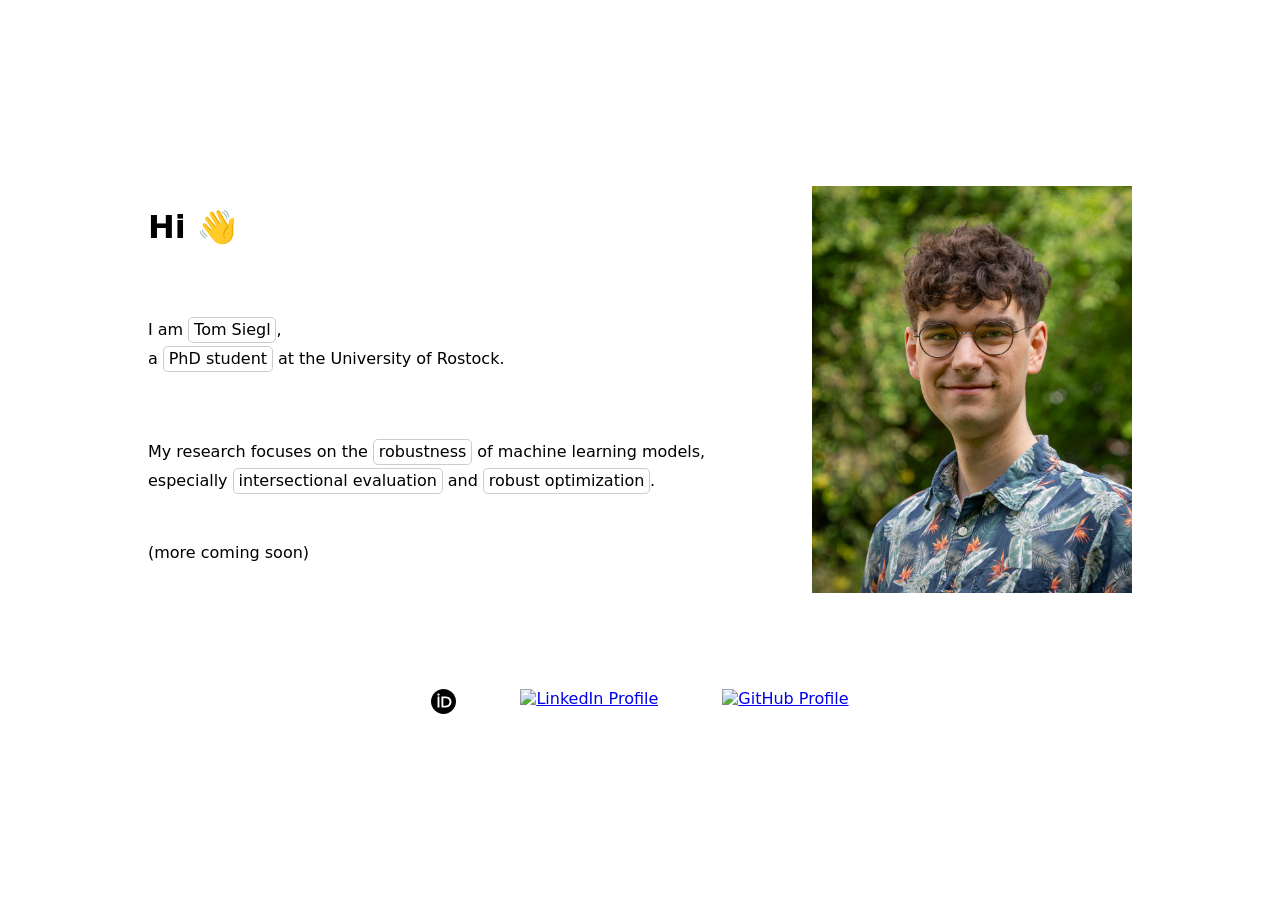
==== index.html @ 461ea72a "add initial landing page" ====
<!DOCTYPE html>
<html lang="en">

<head>
    <meta charset="UTF-8" />
    <meta name="viewport" content="width=device-width, initial-scale=1.0" />
    <title>Tom Siegl's Website</title>
    <style>
        body {
            margin: 0;
            padding: 3vh;
            font-family: system-ui, sans-serif;
            background: #fff;
            color: #000;
            display: flex;
            flex-direction: column;
            align-items: center;
            justify-content: center;
            gap: 6em;
            max-width: 65em;
            min-height: 94vh;
            margin-inline: auto;
        }

        main {
            display: flex;
            flex-direction: row;
            justify-content: center;
            gap: 10%;
            width: 100%;
        }

        .greeting {
            max-width: 35em;
            min-width: 15em;
        }

        img.main-img {
            max-width: 20em;
            min-width: 15em;
        }

        .main-img-container {
            display: flex;
            align-items: center;
            justify-content: center;
        }

        @media (max-width: 700px) {
            main {
                flex-direction: column;
                gap: 2rem;
            }
        }

        .links {
            display: flex;
            flex-direction: row;
            flex-wrap: wrap;
            gap: 4rem;
            align-items: center;
            justify-content: center;
        }

        .icon-link img {
            height: 25px;
            display: block;
        }

        .highlight-container{
            display: inline-flex;
            position: relative;
            overflow: hidden;
            width: fit-content;
            padding: 0.15em 0.3em;
            margin: 0.1em 0em;
            box-sizing: border-box;
            border: 1px solid #ccc;
            border-radius: 0.3em;
        }

        .canvas-container {
            position: absolute;
            inset: 0;
            display: flex;
            z-index: 1;
        }
    </style>

    <script src="highlight-box.js" type="module"></script>
</head>

<body>

    <main>
        <div class="greeting">
            <h1>Hi 👋</h1>

            <div style="height: 2em;"></div>

            <p>I am 
                <span name="fx">Tom Siegl</span>, 
                <br/> a 
                <span name="fx">PhD student</span> 
                at the University of Rostock.
            </p>

            <div style="height: 2em;"></div>
            
            <p>My research focuses on the 
                <span name="fx">robustness</span> 
                of machine learning models, especially 
                <span name="fx">intersectional evaluation</span> and 
                <span name="fx">robust optimization</span>.
            </p>

            <div style="height: 2em;"></div>

            <button:disabled>(more coming soon)</button>
        </div>

        <div class="main-img-container">
            <img class="main-img" src="assets/profile_picture.jpg" alt="An image of Tom" />
        </div>
    </main>

    <div class="links">
        <a class="icon-link" href="https://orcid.org/0000-0003-2292-1188">
            <img src="assets/ORCID-iD_icon_BW_vector.svg" alt="ORCID Profile" />
        </a>
        <a class="icon-link" href="https://www.linkedin.com/in/tom-siegl-6aa911341/">
            <img src="assets/InBug-Black.png" alt="LinkedIn Profile" />
        </a>
        <a class="icon-link" href="https://github.com/TomSiegl">
            <img src="assets/github-mark.svg" alt="GitHub Profile" />
        </a>
    </div>

</body>

</html>
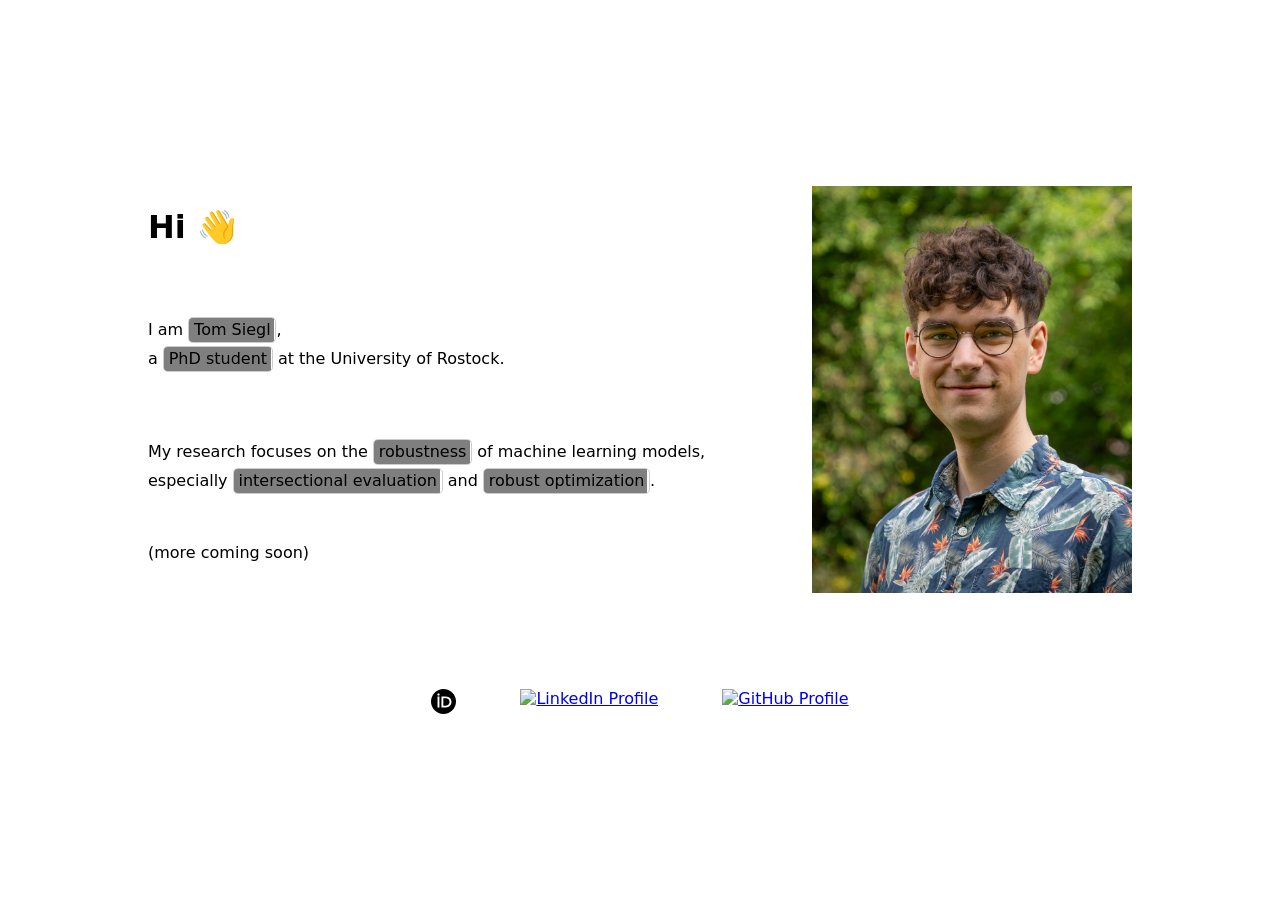
==== commit bfc9799b: "add tutorial shader to highlight box" ====
--- a/index.html
+++ b/index.html
@@ -87,7 +87,12 @@
         }
     </style>
 
-    <script src="highlight-box.js" type="module"></script>
+    <script
+      src="https://cdnjs.cloudflare.com/ajax/libs/gl-matrix/2.8.1/gl-matrix-min.js"
+      integrity="sha512-zhHQR0/H5SEBL3Wn6yYSaTTZej12z0hVZKOv3TwCUXT1z5qeqGcXJLLrbERYRScEDDpYIJhPC1fk31gqR783iQ=="
+      crossorigin="anonymous"
+      defer></script>
+    <script src="shader-highlight-box.js" type="module"></script>
 </head>
 
 <body>
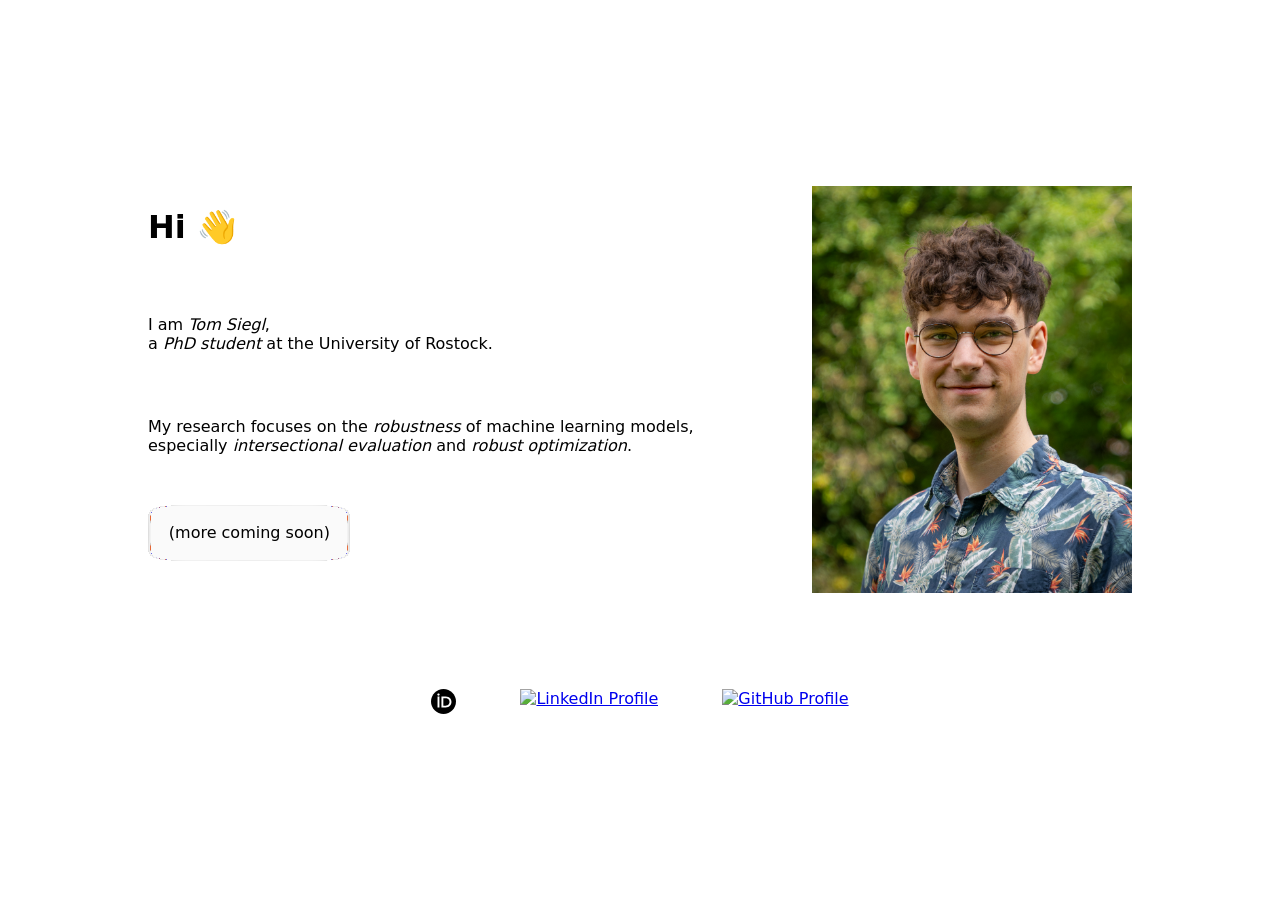
==== commit 5d5edef3: "add color bands, switch to smooth surface normals" ====
--- a/index.html
+++ b/index.html
@@ -75,8 +75,6 @@
             padding: 0.15em 0.3em;
             margin: 0.1em 0em;
             box-sizing: border-box;
-            border: 1px solid #ccc;
-            border-radius: 0.3em;
         }
 
         .canvas-container {
@@ -104,24 +102,24 @@
             <div style="height: 2em;"></div>
 
             <p>I am 
-                <span name="fx">Tom Siegl</span>, 
+                <i>Tom Siegl</i>, 
                 <br/> a 
-                <span name="fx">PhD student</span> 
+                <i>PhD student</i> 
                 at the University of Rostock.
             </p>
 
             <div style="height: 2em;"></div>
             
             <p>My research focuses on the 
-                <span name="fx">robustness</span> 
+                <i>robustness</i> 
                 of machine learning models, especially 
-                <span name="fx">intersectional evaluation</span> and 
-                <span name="fx">robust optimization</span>.
+                <i>intersectional evaluation</i> and 
+                <i>robust optimization</i>.
             </p>
 
             <div style="height: 2em;"></div>
 
-            <button:disabled>(more coming soon)</button>
+            <button:disabled><span name="fx"><div style="padding: 1em;">(more coming soon)</div></span></button>
         </div>
 
         <div class="main-img-container">
